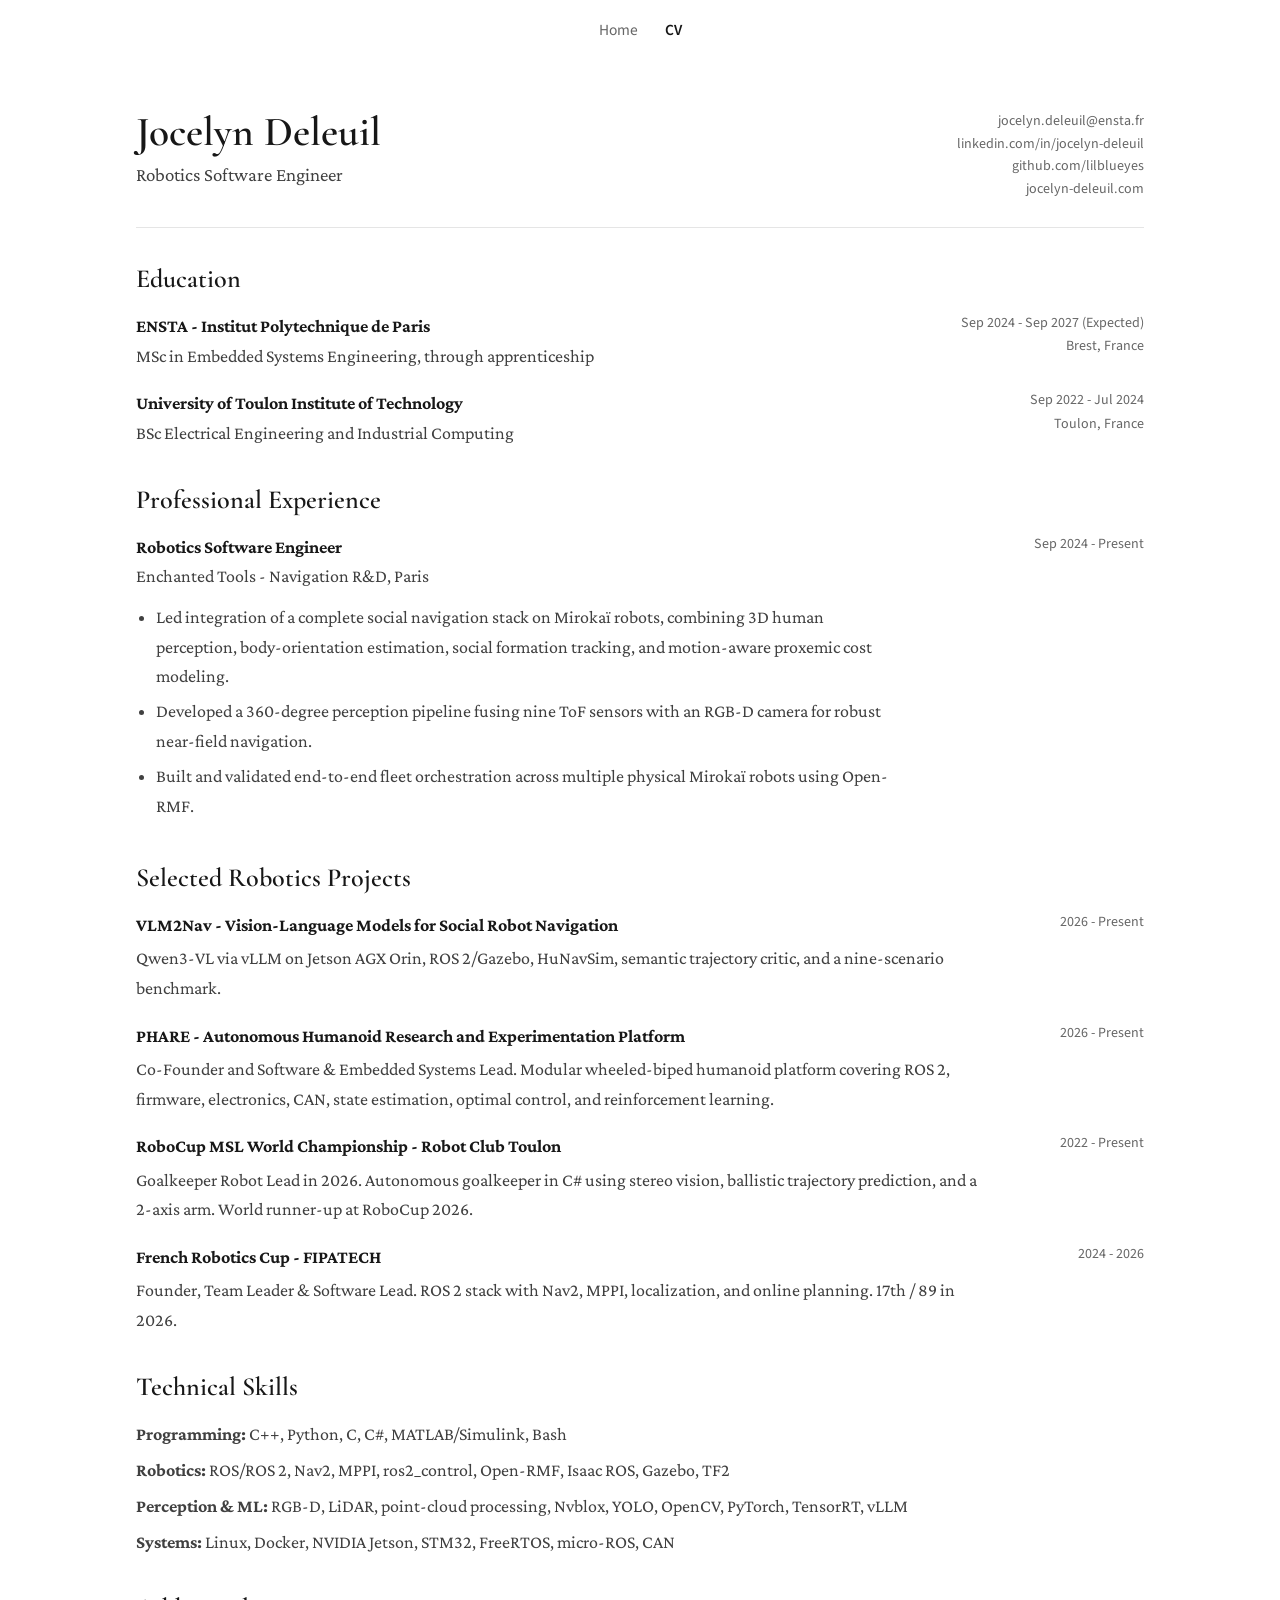
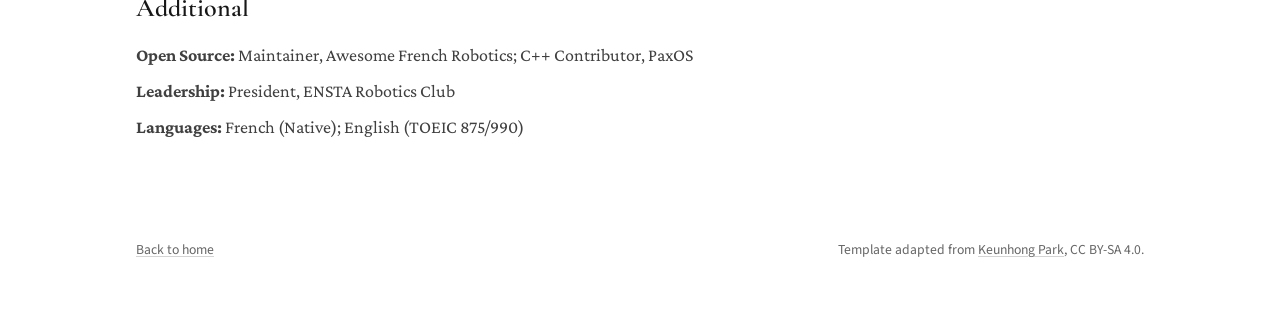
==== cv.html @ f34249b8 "Adapt Keunhong Park template for Jocelyn Deleuil" ====
<!DOCTYPE html>
<html lang="en">
<head>
  <meta charset="UTF-8">
  <meta name="viewport" content="width=device-width, initial-scale=1.0">
  <title>CV - Jocelyn Deleuil</title>
  <meta name="description" content="CV of Jocelyn Deleuil, Robotics Software Engineer.">
  <link rel="preconnect" href="https://fonts.googleapis.com">
  <link rel="preconnect" href="https://fonts.gstatic.com" crossorigin>
  <link href="https://fonts.googleapis.com/css2?family=Cormorant+Garamond:wght@400;500;600;700&family=Crimson+Pro:ital,wght@0,400;0,500;0,600;0,700;1,400&family=Source+Sans+3:wght@400;500;600&display=swap" rel="stylesheet">
  <link rel="stylesheet" href="/assets/css/styles.css">
</head>
<body>
  <header class="site-header no-print">
    <nav class="nav wrap" aria-label="Main navigation">
      <a href="/">Home</a>
      <a class="active" href="/cv.html">CV</a>
    </nav>
  </header>

  <main class="cv wrap">
    <header class="cv-header">
      <div>
        <h1>Jocelyn Deleuil</h1>
        <p class="cv-role">Robotics Software Engineer</p>
      </div>
      <div class="cv-contact">
        <a href="mailto:jocelyn.deleuil@ensta.fr">jocelyn.deleuil@ensta.fr</a>
        <a href="https://www.linkedin.com/in/jocelyn-deleuil/">linkedin.com/in/jocelyn-deleuil</a>
        <a href="https://github.com/lilblueyes">github.com/lilblueyes</a>
        <a href="https://www.jocelyn-deleuil.com/">jocelyn-deleuil.com</a>
      </div>
    </header>

    <section class="cv-section">
      <h2>Education</h2>
      <div class="cv-row">
        <div><strong>ENSTA - Institut Polytechnique de Paris</strong><br><span>MSc in Embedded Systems Engineering, through apprenticeship</span></div>
        <div>Sep 2024 - Sep 2027 (Expected)<br>Brest, France</div>
      </div>
      <div class="cv-row">
        <div><strong>University of Toulon Institute of Technology</strong><br><span>BSc Electrical Engineering and Industrial Computing</span></div>
        <div>Sep 2022 - Jul 2024<br>Toulon, France</div>
      </div>
    </section>

    <section class="cv-section">
      <h2>Professional Experience</h2>
      <div class="cv-row cv-row-block">
        <div>
          <strong>Robotics Software Engineer</strong><br>
          <span>Enchanted Tools - Navigation R&amp;D, Paris</span>
          <ul>
            <li>Led integration of a complete social navigation stack on Mirokaï robots, combining 3D human perception, body-orientation estimation, social formation tracking, and motion-aware proxemic cost modeling.</li>
            <li>Developed a 360-degree perception pipeline fusing nine ToF sensors with an RGB-D camera for robust near-field navigation.</li>
            <li>Built and validated end-to-end fleet orchestration across multiple physical Mirokaï robots using Open-RMF.</li>
          </ul>
        </div>
        <div>Sep 2024 - Present</div>
      </div>
    </section>

    <section class="cv-section">
      <h2>Selected Robotics Projects</h2>
      <div class="cv-project">
        <strong>VLM2Nav - Vision-Language Models for Social Robot Navigation</strong>
        <span>2026 - Present</span>
        <p>Qwen3-VL via vLLM on Jetson AGX Orin, ROS 2/Gazebo, HuNavSim, semantic trajectory critic, and a nine-scenario benchmark.</p>
      </div>
      <div class="cv-project">
        <strong>PHARE - Autonomous Humanoid Research and Experimentation Platform</strong>
        <span>2026 - Present</span>
        <p>Co-Founder and Software &amp; Embedded Systems Lead. Modular wheeled-biped humanoid platform covering ROS 2, firmware, electronics, CAN, state estimation, optimal control, and reinforcement learning.</p>
      </div>
      <div class="cv-project">
        <strong>RoboCup MSL World Championship - Robot Club Toulon</strong>
        <span>2022 - Present</span>
        <p>Goalkeeper Robot Lead in 2026. Autonomous goalkeeper in C# using stereo vision, ballistic trajectory prediction, and a 2-axis arm. World runner-up at RoboCup 2026.</p>
      </div>
      <div class="cv-project">
        <strong>French Robotics Cup - FIPATECH</strong>
        <span>2024 - 2026</span>
        <p>Founder, Team Leader &amp; Software Lead. ROS 2 stack with Nav2, MPPI, localization, and online planning. 17th / 89 in 2026.</p>
      </div>
    </section>

    <section class="cv-section">
      <h2>Technical Skills</h2>
      <p><strong>Programming:</strong> C++, Python, C, C#, MATLAB/Simulink, Bash</p>
      <p><strong>Robotics:</strong> ROS/ROS 2, Nav2, MPPI, ros2_control, Open-RMF, Isaac ROS, Gazebo, TF2</p>
      <p><strong>Perception &amp; ML:</strong> RGB-D, LiDAR, point-cloud processing, Nvblox, YOLO, OpenCV, PyTorch, TensorRT, vLLM</p>
      <p><strong>Systems:</strong> Linux, Docker, NVIDIA Jetson, STM32, FreeRTOS, micro-ROS, CAN</p>
    </section>

    <section class="cv-section">
      <h2>Additional</h2>
      <p><strong>Open Source:</strong> Maintainer, Awesome French Robotics; C++ Contributor, PaxOS</p>
      <p><strong>Leadership:</strong> President, ENSTA Robotics Club</p>
      <p><strong>Languages:</strong> French (Native); English (TOEIC 875/990)</p>
    </section>
  </main>

  <footer class="footer wrap no-print">
    <p><a href="/">Back to home</a></p>
    <p class="credit">Template adapted from <a href="https://github.com/keunhong/keunhong.github.io">Keunhong Park</a>, CC BY-SA 4.0.</p>
  </footer>
</body>
</html>
---- assets/css/styles.css ----
:root {
  --surface: #ffffff;
  --surface-muted: #faf9f5;
  --text: #171717;
  --text-body: #404040;
  --text-muted: #666666;
  --border: #e5e5e5;
  --border-subtle: #f0f0f0;
  --link: #666666;
  --link-hover: #171717;
  --link-underline: #d4d4d4;
  --serif: 'Crimson Pro', Georgia, Cambria, serif;
  --display: 'Cormorant Garamond', Georgia, serif;
  --sans: 'Source Sans 3', system-ui, sans-serif;
}

* { box-sizing: border-box; }
html { font-family: var(--serif); font-size: 18px; line-height: 1.65; }
body { margin: 0; background: var(--surface); color: var(--text); }
img { display: block; max-width: 100%; }

.wrap { width: min(100% - 2rem, 56rem); margin: 0 auto; }

a {
  color: var(--link);
  text-decoration: underline;
  text-decoration-color: var(--link-underline);
  text-decoration-thickness: 1px;
  text-underline-offset: 2px;
}
a:hover { color: var(--link-hover); }

.site-header { padding: 1rem 0; background: var(--surface); }
.nav { display: flex; justify-content: center; gap: 1.5rem; font-family: var(--sans); font-size: .86rem; }
.nav a { text-decoration: none; color: var(--text-muted); }
.nav a:hover, .nav a.active { color: var(--text); }
.nav a.active { font-weight: 600; }

.hero { display: flex; align-items: flex-start; gap: 2.4rem; padding: 3.25rem 0 3.75rem; }
.portrait { width: 13rem; height: 13rem; object-fit: cover; flex: 0 0 auto; }
.bio { flex: 1; min-width: 0; }
h1, h2, h3 { font-family: var(--display); color: var(--text); }
h1 { margin: 0 0 1rem; font-size: 2.3rem; line-height: 1.1; font-weight: 600; }
h2 { margin: 0 0 1.8rem; font-size: 1.65rem; line-height: 1.15; font-weight: 600; }
h3 { margin: 0; font-size: 1.12rem; line-height: 1.2; font-weight: 600; }
p { margin: 0 0 1rem; color: var(--text-body); }
.links { display: flex; flex-wrap: wrap; gap: 1.1rem; margin-top: 1.35rem; font-family: var(--sans); font-size: .86rem; }
.links a { text-decoration: none; }

.band { background: var(--surface-muted); }
.section-inner { padding: 3rem 0; }
.plain-section { border-bottom: 1px solid var(--border-subtle); }

.work-item { display: grid; grid-template-columns: 10rem minmax(0, 1fr); gap: 2rem; padding: 1.35rem 0; border-top: 1px solid rgba(0,0,0,.06); }
.work-item:first-of-type { border-top: 0; padding-top: 0; }
.work-title span, .meta, .simple-row > span { font-family: var(--sans); font-size: .78rem; color: var(--text-muted); }
.work-item p:last-child { margin-bottom: 0; }
.meta { margin-top: -.25rem; }

.simple-row { display: flex; justify-content: space-between; gap: 2rem; padding: .9rem 0; }
.simple-row + .simple-row { border-top: 1px solid var(--border-subtle); }
.simple-row p { margin: .15rem 0 0; }
.simple-row > span { flex: 0 0 auto; text-align: right; line-height: 1.5; }

.footer { display: flex; justify-content: space-between; gap: 2rem; padding: 2rem 0 3rem; font-family: var(--sans); font-size: .76rem; color: var(--text-muted); }
.footer p { margin: 0; color: inherit; }
.credit { text-align: right; }

.cv { padding: 2.7rem 0 3rem; }
.cv-header { display: flex; justify-content: space-between; gap: 2rem; align-items: flex-start; padding-bottom: 1.5rem; border-bottom: 1px solid var(--border); }
.cv-header h1 { margin-bottom: .2rem; }
.cv-role { font-size: 1.05rem; margin: 0; }
.cv-contact { display: flex; flex-direction: column; align-items: flex-end; font-family: var(--sans); font-size: .78rem; line-height: 1.6; }
.cv-contact a { text-decoration: none; }
.cv-section { margin-top: 2rem; }
.cv-section h2 { font-size: 1.45rem; margin-bottom: 1rem; }
.cv-section p { margin-bottom: .35rem; }
.cv-row { display: grid; grid-template-columns: minmax(0, 1fr) 12rem; gap: 1.5rem; margin-bottom: 1rem; }
.cv-row > div:last-child { text-align: right; font-family: var(--sans); font-size: .78rem; color: var(--text-muted); }
.cv-row span { color: var(--text-body); }
.cv-row-block ul { margin: .6rem 0 0; padding-left: 1.1rem; color: var(--text-body); }
.cv-row-block li { margin-bottom: .3rem; }
.cv-project { position: relative; padding-right: 9rem; margin-bottom: 1rem; }
.cv-project > span { position: absolute; top: 0; right: 0; font-family: var(--sans); font-size: .78rem; color: var(--text-muted); }
.cv-project p { margin-top: .2rem; }

@media (max-width: 720px) {
  html { font-size: 17px; }
  .hero { flex-direction: column; gap: 1.6rem; padding-top: 2.2rem; }
  .portrait { width: 10rem; height: 10rem; }
  .work-item { grid-template-columns: 1fr; gap: .5rem; }
  .simple-row, .cv-header { flex-direction: column; }
  .simple-row > span { text-align: left; }
  .footer { flex-direction: column; gap: .6rem; }
  .credit { text-align: left; }
  .cv-contact { align-items: flex-start; }
  .cv-row { grid-template-columns: 1fr; gap: .2rem; }
  .cv-row > div:last-child { text-align: left; }
  .cv-project { padding-right: 0; }
  .cv-project > span { position: static; display: block; margin-top: .15rem; }
}

@media print {
  html, body { font-size: 10pt; background: white !important; }
  .no-print { display: none !important; }
  a { color: inherit !important; text-decoration: none !important; }
  .cv { width: 100%; padding: 0; }
  .cv-section { break-inside: avoid; }
  .cv-header { margin-top: 0; }
}
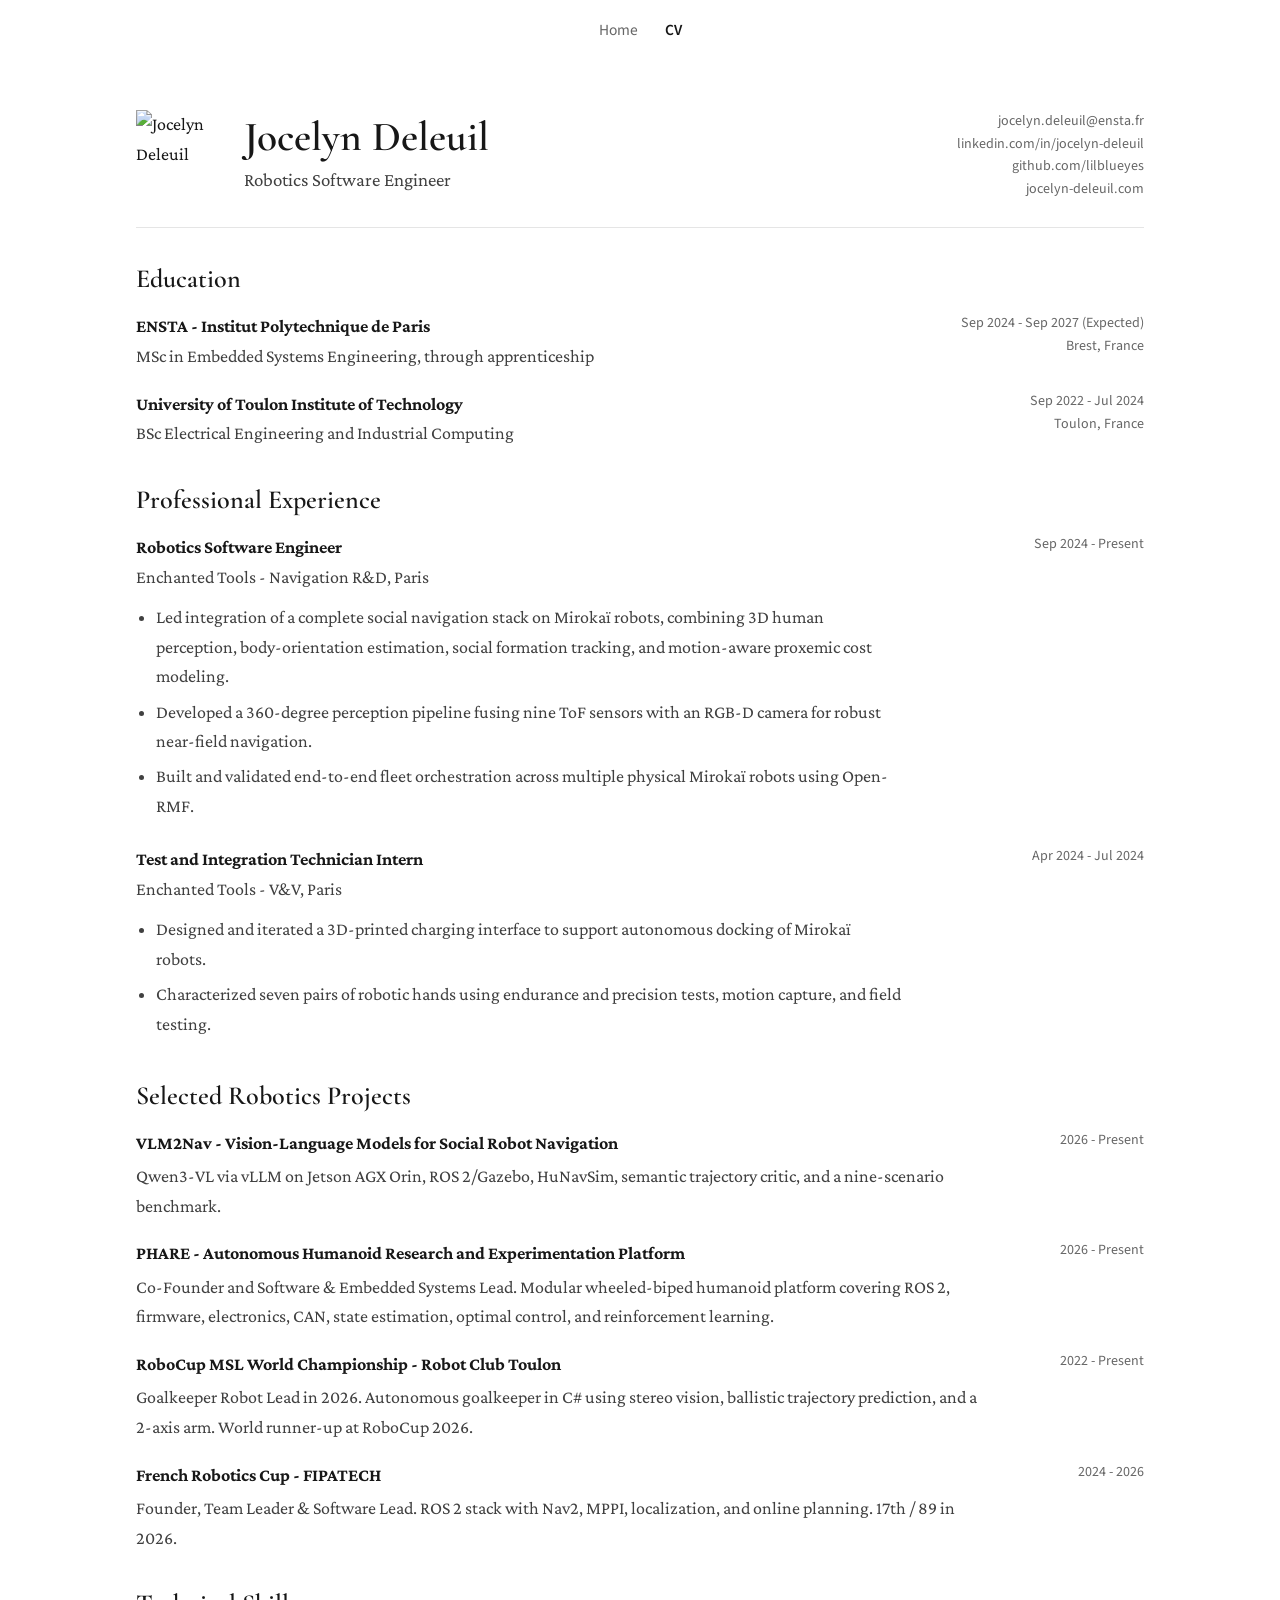
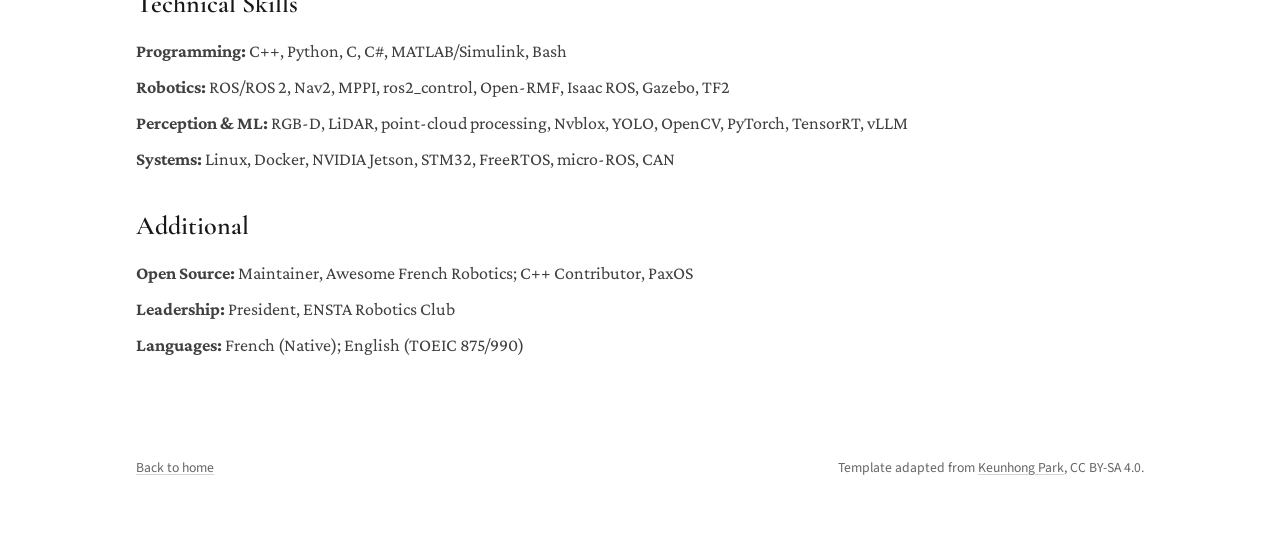
==== commit 8ecac239: "Add profile photo and internship experience" ====
--- a/cv.html
+++ b/cv.html
@@ -20,9 +20,12 @@
 
   <main class="cv wrap">
     <header class="cv-header">
-      <div>
-        <h1>Jocelyn Deleuil</h1>
-        <p class="cv-role">Robotics Software Engineer</p>
+      <div class="cv-identity">
+        <img class="cv-photo" src="/assets/img/jocelyn-profile.jpg" alt="Jocelyn Deleuil">
+        <div>
+          <h1>Jocelyn Deleuil</h1>
+          <p class="cv-role">Robotics Software Engineer</p>
+        </div>
       </div>
       <div class="cv-contact">
         <a href="mailto:jocelyn.deleuil@ensta.fr">jocelyn.deleuil@ensta.fr</a>
@@ -57,6 +60,17 @@
           </ul>
         </div>
         <div>Sep 2024 - Present</div>
+      </div>
+      <div class="cv-row cv-row-block">
+        <div>
+          <strong>Test and Integration Technician Intern</strong><br>
+          <span>Enchanted Tools - V&amp;V, Paris</span>
+          <ul>
+            <li>Designed and iterated a 3D-printed charging interface to support autonomous docking of Mirokaï robots.</li>
+            <li>Characterized seven pairs of robotic hands using endurance and precision tests, motion capture, and field testing.</li>
+          </ul>
+        </div>
+        <div>Apr 2024 - Jul 2024</div>
       </div>
     </section>
 
--- a/assets/css/styles.css
+++ b/assets/css/styles.css
@@ -68,6 +68,8 @@
 
 .cv { padding: 2.7rem 0 3rem; }
 .cv-header { display: flex; justify-content: space-between; gap: 2rem; align-items: flex-start; padding-bottom: 1.5rem; border-bottom: 1px solid var(--border); }
+.cv-identity { display: flex; align-items: center; gap: 1rem; }
+.cv-photo { width: 5rem; height: 5rem; object-fit: cover; flex: 0 0 auto; }
 .cv-header h1 { margin-bottom: .2rem; }
 .cv-role { font-size: 1.05rem; margin: 0; }
 .cv-contact { display: flex; flex-direction: column; align-items: flex-end; font-family: var(--sans); font-size: .78rem; line-height: 1.6; }
@@ -89,7 +91,7 @@
   .hero { flex-direction: column; gap: 1.6rem; padding-top: 2.2rem; }
   .portrait { width: 10rem; height: 10rem; }
   .work-item { grid-template-columns: 1fr; gap: .5rem; }
-  .simple-row, .cv-header { flex-direction: column; }
+  .simple-row, .cv-header, .cv-identity { flex-direction: column; }
   .simple-row > span { text-align: left; }
   .footer { flex-direction: column; gap: .6rem; }
   .credit { text-align: left; }
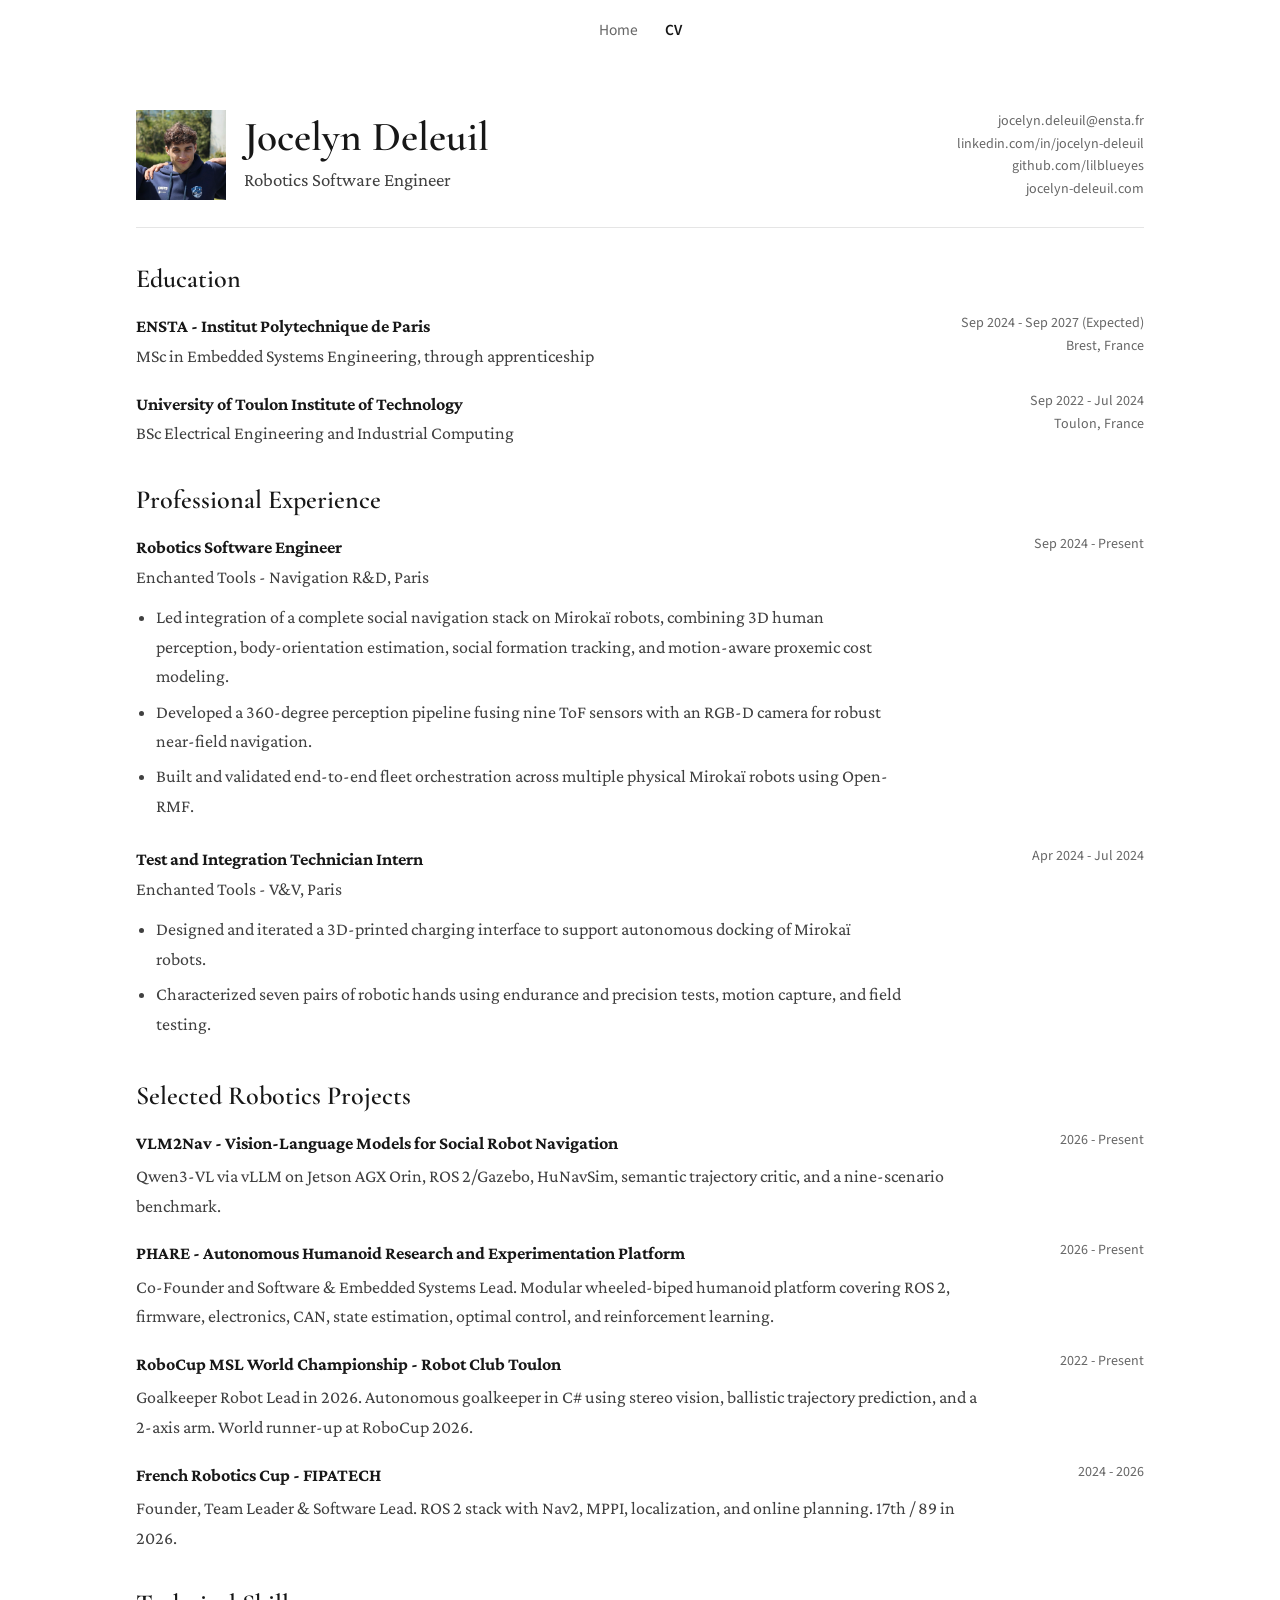
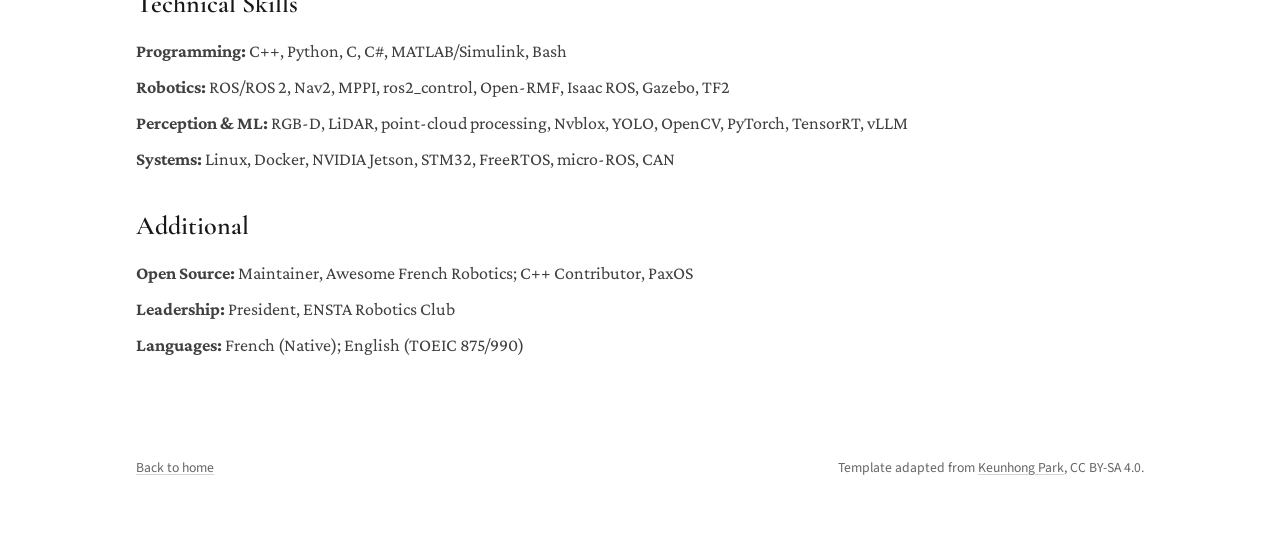
==== commit dd234fc9: "Use portfolio favicon on CV" ====
--- a/cv.html
+++ b/cv.html
@@ -5,10 +5,11 @@
   <meta name="viewport" content="width=device-width, initial-scale=1.0">
   <title>CV - Jocelyn Deleuil</title>
   <meta name="description" content="CV of Jocelyn Deleuil, Robotics Software Engineer.">
+  <link rel="icon" type="image/png" href="/favicon.png">
   <link rel="preconnect" href="https://fonts.googleapis.com">
   <link rel="preconnect" href="https://fonts.gstatic.com" crossorigin>
   <link href="https://fonts.googleapis.com/css2?family=Cormorant+Garamond:wght@400;500;600;700&family=Crimson+Pro:ital,wght@0,400;0,500;0,600;0,700;1,400&family=Source+Sans+3:wght@400;500;600&display=swap" rel="stylesheet">
-  <link rel="stylesheet" href="/assets/css/styles.css">
+  <link rel="stylesheet" href="assets/css/styles.css">
 </head>
 <body>
   <header class="site-header no-print">
@@ -21,7 +22,7 @@
   <main class="cv wrap">
     <header class="cv-header">
       <div class="cv-identity">
-        <img class="cv-photo" src="/assets/img/jocelyn-profile.jpg" alt="Jocelyn Deleuil">
+        <img class="cv-photo" src="assets/img/jocelyn-profile.jpg" alt="Jocelyn Deleuil">
         <div>
           <h1>Jocelyn Deleuil</h1>
           <p class="cv-role">Robotics Software Engineer</p>
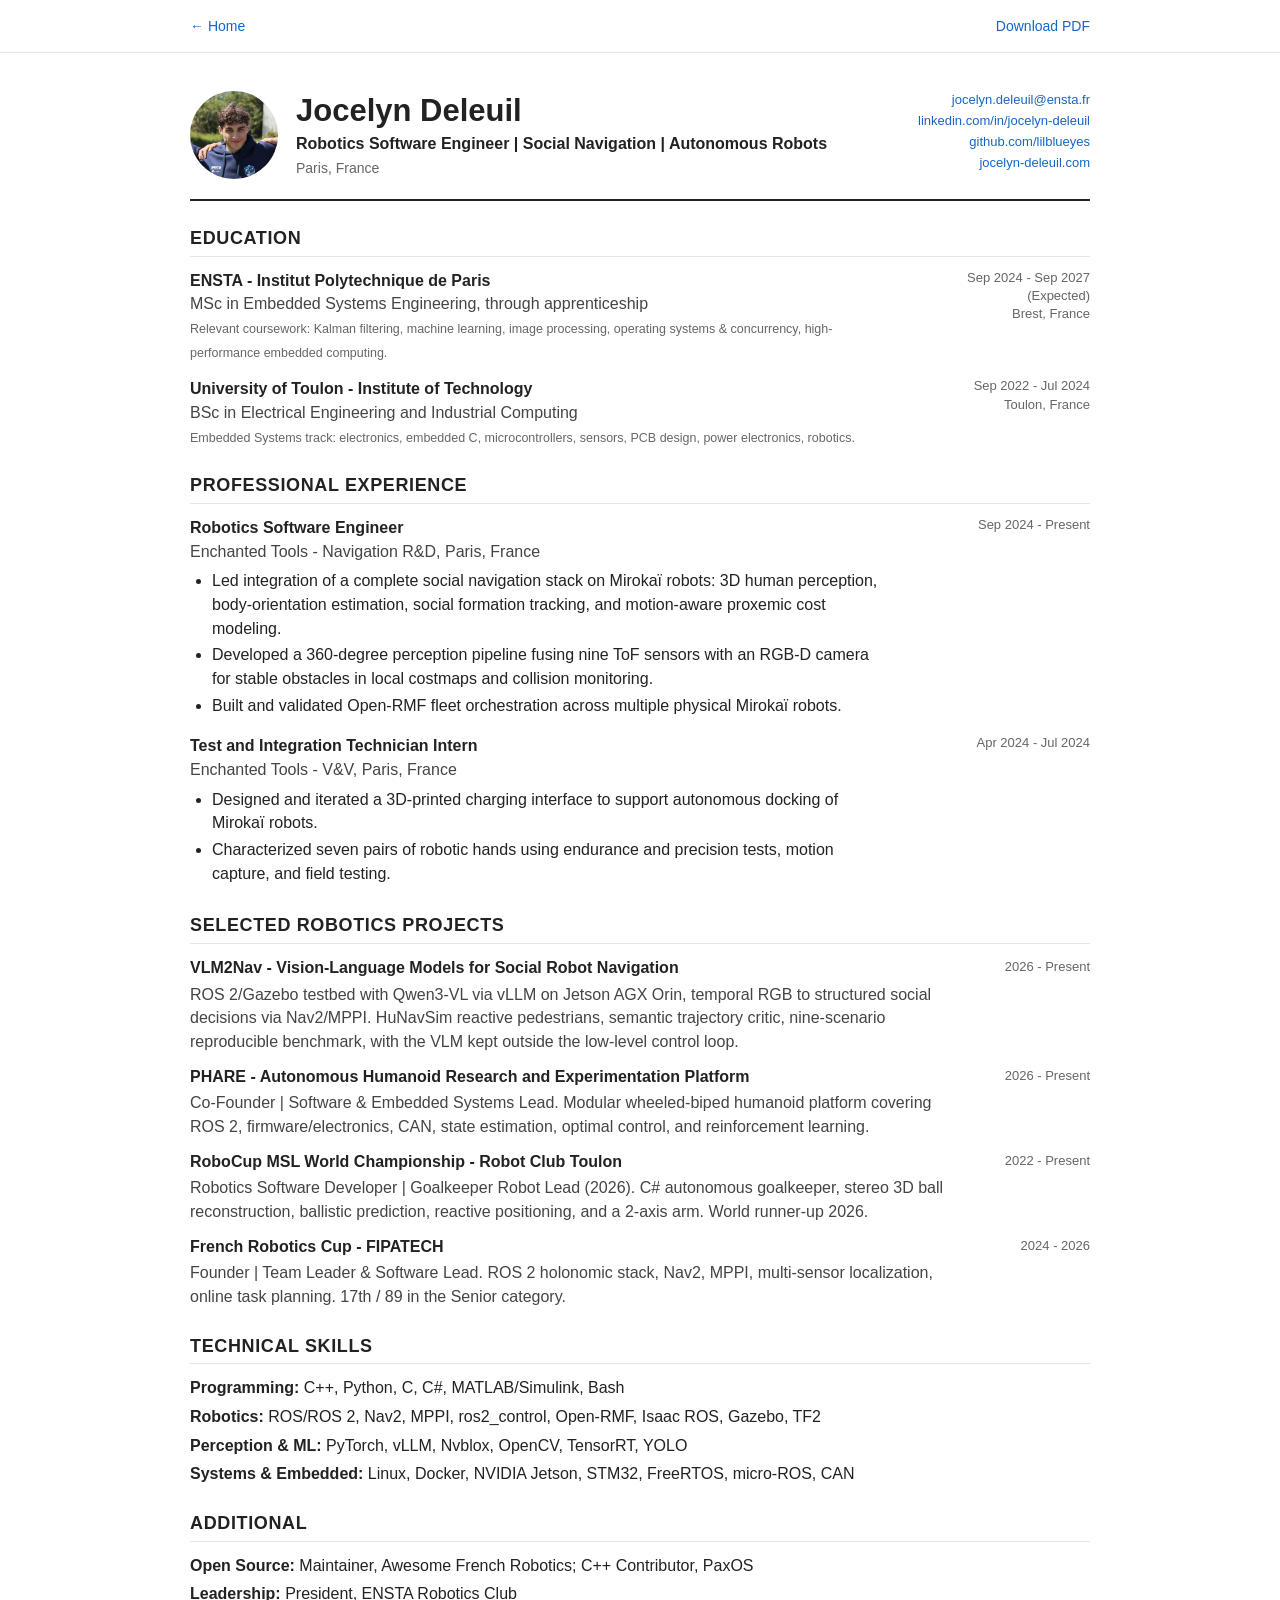
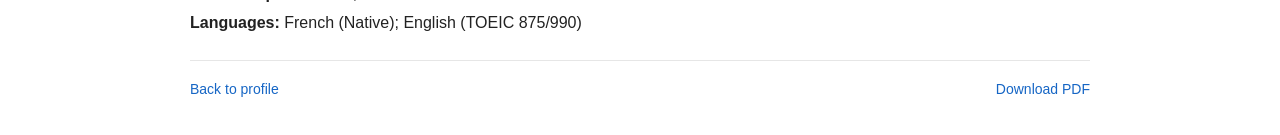
==== commit 62c5fcfe: "Separate profile homepage from CV and clean site" ====
--- a/cv.html
+++ b/cv.html
@@ -1,22 +1,24 @@
-<!DOCTYPE html>
+<!doctype html>
 <html lang="en">
 <head>
-  <meta charset="UTF-8">
-  <meta name="viewport" content="width=device-width, initial-scale=1.0">
-  <title>CV - Jocelyn Deleuil</title>
-  <meta name="description" content="CV of Jocelyn Deleuil, Robotics Software Engineer.">
+  <meta charset="utf-8">
+  <meta name="viewport" content="width=device-width, initial-scale=1">
+  <title>CV | Jocelyn Deleuil</title>
+  <meta name="description" content="Curriculum vitae of Jocelyn Deleuil, Robotics Software Engineer.">
+  <link rel="canonical" href="https://www.jocelyn-deleuil.com/cv.html">
   <link rel="icon" type="image/png" href="/favicon.png">
-  <link rel="preconnect" href="https://fonts.googleapis.com">
-  <link rel="preconnect" href="https://fonts.gstatic.com" crossorigin>
-  <link href="https://fonts.googleapis.com/css2?family=Cormorant+Garamond:wght@400;500;600;700&family=Crimson+Pro:ital,wght@0,400;0,500;0,600;0,700;1,400&family=Source+Sans+3:wght@400;500;600&display=swap" rel="stylesheet">
-  <link rel="stylesheet" href="assets/css/styles.css">
+  <meta property="og:title" content="CV | Jocelyn Deleuil">
+  <meta property="og:description" content="Curriculum vitae of Jocelyn Deleuil, Robotics Software Engineer.">
+  <meta property="og:url" content="https://www.jocelyn-deleuil.com/cv.html">
+  <meta property="og:image" content="https://www.jocelyn-deleuil.com/assets/img/jocelyn-profile.jpg">
+  <link rel="stylesheet" href="styles.css">
 </head>
-<body>
-  <header class="site-header no-print">
-    <nav class="nav wrap" aria-label="Main navigation">
-      <a href="/">Home</a>
-      <a class="active" href="/cv.html">CV</a>
-    </nav>
+<body class="cv-page">
+  <header class="cv-topbar no-print">
+    <div class="wrap cv-nav">
+      <a href="/">← Home</a>
+      <a href="/cv.pdf" download>Download PDF</a>
+    </div>
   </header>
 
   <main class="cv wrap">
@@ -25,7 +27,8 @@
         <img class="cv-photo" src="assets/img/jocelyn-profile.jpg" alt="Jocelyn Deleuil">
         <div>
           <h1>Jocelyn Deleuil</h1>
-          <p class="cv-role">Robotics Software Engineer</p>
+          <p class="cv-role">Robotics Software Engineer | Social Navigation | Autonomous Robots</p>
+          <p class="cv-location">Paris, France</p>
         </div>
       </div>
       <div class="cv-contact">
@@ -39,11 +42,19 @@
     <section class="cv-section">
       <h2>Education</h2>
       <div class="cv-row">
-        <div><strong>ENSTA - Institut Polytechnique de Paris</strong><br><span>MSc in Embedded Systems Engineering, through apprenticeship</span></div>
+        <div>
+          <strong>ENSTA - Institut Polytechnique de Paris</strong><br>
+          <span>MSc in Embedded Systems Engineering, through apprenticeship</span><br>
+          <small>Relevant coursework: Kalman filtering, machine learning, image processing, operating systems &amp; concurrency, high-performance embedded computing.</small>
+        </div>
         <div>Sep 2024 - Sep 2027 (Expected)<br>Brest, France</div>
       </div>
       <div class="cv-row">
-        <div><strong>University of Toulon Institute of Technology</strong><br><span>BSc Electrical Engineering and Industrial Computing</span></div>
+        <div>
+          <strong>University of Toulon - Institute of Technology</strong><br>
+          <span>BSc in Electrical Engineering and Industrial Computing</span><br>
+          <small>Embedded Systems track: electronics, embedded C, microcontrollers, sensors, PCB design, power electronics, robotics.</small>
+        </div>
         <div>Sep 2022 - Jul 2024<br>Toulon, France</div>
       </div>
     </section>
@@ -53,11 +64,11 @@
       <div class="cv-row cv-row-block">
         <div>
           <strong>Robotics Software Engineer</strong><br>
-          <span>Enchanted Tools - Navigation R&amp;D, Paris</span>
+          <span>Enchanted Tools - Navigation R&amp;D, Paris, France</span>
           <ul>
-            <li>Led integration of a complete social navigation stack on Mirokaï robots, combining 3D human perception, body-orientation estimation, social formation tracking, and motion-aware proxemic cost modeling.</li>
-            <li>Developed a 360-degree perception pipeline fusing nine ToF sensors with an RGB-D camera for robust near-field navigation.</li>
-            <li>Built and validated end-to-end fleet orchestration across multiple physical Mirokaï robots using Open-RMF.</li>
+            <li>Led integration of a complete social navigation stack on Mirokaï robots: 3D human perception, body-orientation estimation, social formation tracking, and motion-aware proxemic cost modeling.</li>
+            <li>Developed a 360-degree perception pipeline fusing nine ToF sensors with an RGB-D camera for stable obstacles in local costmaps and collision monitoring.</li>
+            <li>Built and validated Open-RMF fleet orchestration across multiple physical Mirokaï robots.</li>
           </ul>
         </div>
         <div>Sep 2024 - Present</div>
@@ -65,7 +76,7 @@
       <div class="cv-row cv-row-block">
         <div>
           <strong>Test and Integration Technician Intern</strong><br>
-          <span>Enchanted Tools - V&amp;V, Paris</span>
+          <span>Enchanted Tools - V&amp;V, Paris, France</span>
           <ul>
             <li>Designed and iterated a 3D-printed charging interface to support autonomous docking of Mirokaï robots.</li>
             <li>Characterized seven pairs of robotic hands using endurance and precision tests, motion capture, and field testing.</li>
@@ -80,34 +91,36 @@
       <div class="cv-project">
         <strong>VLM2Nav - Vision-Language Models for Social Robot Navigation</strong>
         <span>2026 - Present</span>
-        <p>Qwen3-VL via vLLM on Jetson AGX Orin, ROS 2/Gazebo, HuNavSim, semantic trajectory critic, and a nine-scenario benchmark.</p>
+        <p>ROS 2/Gazebo testbed with Qwen3-VL via vLLM on Jetson AGX Orin, temporal RGB to structured social decisions via Nav2/MPPI. HuNavSim reactive pedestrians, semantic trajectory critic, nine-scenario reproducible benchmark, with the VLM kept outside the low-level control loop.</p>
       </div>
       <div class="cv-project">
         <strong>PHARE - Autonomous Humanoid Research and Experimentation Platform</strong>
         <span>2026 - Present</span>
-        <p>Co-Founder and Software &amp; Embedded Systems Lead. Modular wheeled-biped humanoid platform covering ROS 2, firmware, electronics, CAN, state estimation, optimal control, and reinforcement learning.</p>
+        <p>Co-Founder | Software &amp; Embedded Systems Lead. Modular wheeled-biped humanoid platform covering ROS 2, firmware/electronics, CAN, state estimation, optimal control, and reinforcement learning.</p>
       </div>
       <div class="cv-project">
         <strong>RoboCup MSL World Championship - Robot Club Toulon</strong>
         <span>2022 - Present</span>
-        <p>Goalkeeper Robot Lead in 2026. Autonomous goalkeeper in C# using stereo vision, ballistic trajectory prediction, and a 2-axis arm. World runner-up at RoboCup 2026.</p>
+        <p>Robotics Software Developer | Goalkeeper Robot Lead (2026). C# autonomous goalkeeper, stereo 3D ball reconstruction, ballistic prediction, reactive positioning, and a 2-axis arm. World runner-up 2026.</p>
       </div>
       <div class="cv-project">
         <strong>French Robotics Cup - FIPATECH</strong>
         <span>2024 - 2026</span>
-        <p>Founder, Team Leader &amp; Software Lead. ROS 2 stack with Nav2, MPPI, localization, and online planning. 17th / 89 in 2026.</p>
+        <p>Founder | Team Leader &amp; Software Lead. ROS 2 holonomic stack, Nav2, MPPI, multi-sensor localization, online task planning. 17th / 89 in the Senior category.</p>
       </div>
     </section>
 
     <section class="cv-section">
       <h2>Technical Skills</h2>
-      <p><strong>Programming:</strong> C++, Python, C, C#, MATLAB/Simulink, Bash</p>
-      <p><strong>Robotics:</strong> ROS/ROS 2, Nav2, MPPI, ros2_control, Open-RMF, Isaac ROS, Gazebo, TF2</p>
-      <p><strong>Perception &amp; ML:</strong> RGB-D, LiDAR, point-cloud processing, Nvblox, YOLO, OpenCV, PyTorch, TensorRT, vLLM</p>
-      <p><strong>Systems:</strong> Linux, Docker, NVIDIA Jetson, STM32, FreeRTOS, micro-ROS, CAN</p>
+      <div class="cv-skills">
+        <p><strong>Programming:</strong> C++, Python, C, C#, MATLAB/Simulink, Bash</p>
+        <p><strong>Robotics:</strong> ROS/ROS 2, Nav2, MPPI, ros2_control, Open-RMF, Isaac ROS, Gazebo, TF2</p>
+        <p><strong>Perception &amp; ML:</strong> PyTorch, vLLM, Nvblox, OpenCV, TensorRT, YOLO</p>
+        <p><strong>Systems &amp; Embedded:</strong> Linux, Docker, NVIDIA Jetson, STM32, FreeRTOS, micro-ROS, CAN</p>
+      </div>
     </section>
 
-    <section class="cv-section">
+    <section class="cv-section cv-additional">
       <h2>Additional</h2>
       <p><strong>Open Source:</strong> Maintainer, Awesome French Robotics; C++ Contributor, PaxOS</p>
       <p><strong>Leadership:</strong> President, ENSTA Robotics Club</p>
@@ -115,9 +128,9 @@
     </section>
   </main>
 
-  <footer class="footer wrap no-print">
-    <p><a href="/">Back to home</a></p>
-    <p class="credit">Template adapted from <a href="https://github.com/keunhong/keunhong.github.io">Keunhong Park</a>, CC BY-SA 4.0.</p>
+  <footer class="wrap cv-footer no-print">
+    <a href="/">Back to profile</a>
+    <a href="/cv.pdf" download>Download PDF</a>
   </footer>
 </body>
 </html>
--- a/styles.css
+++ b/styles.css
@@ -0,0 +1,345 @@
+:root {
+  --text: #222;
+  --muted: #666;
+  --border: #e6e6e6;
+  --link: #1666c5;
+  --max-width: 930px;
+}
+
+* { box-sizing: border-box; }
+html { scroll-behavior: smooth; }
+body {
+  margin: 0;
+  color: var(--text);
+  background: #fff;
+  font-family: -apple-system, BlinkMacSystemFont, "Segoe UI", Roboto, Helvetica, Arial, sans-serif;
+  font-size: 16px;
+  line-height: 1.65;
+}
+
+a { color: var(--link); text-decoration: none; }
+a:hover { text-decoration: underline; }
+
+.wrap {
+  width: min(calc(100% - 40px), var(--max-width));
+  margin: 0 auto;
+}
+
+.topbar {
+  border-bottom: 1px solid var(--border);
+  background: rgba(255, 255, 255, 0.96);
+  position: sticky;
+  top: 0;
+  z-index: 10;
+}
+
+.nav {
+  min-height: 58px;
+  display: flex;
+  align-items: center;
+  justify-content: space-between;
+  gap: 24px;
+}
+
+.name {
+  color: var(--text);
+  font-weight: 650;
+}
+
+nav {
+  display: flex;
+  gap: 18px;
+  flex-wrap: wrap;
+}
+nav a { color: #444; font-size: 14px; }
+
+main { padding: 58px 0 24px; }
+
+.profile {
+  display: grid;
+  grid-template-columns: 180px 1fr;
+  gap: 42px;
+  align-items: center;
+  margin-bottom: 56px;
+}
+
+.avatar {
+  width: 180px;
+  height: 180px;
+  object-fit: cover;
+  border-radius: 50%;
+}
+
+h1 {
+  font-size: 34px;
+  line-height: 1.2;
+  margin: 0 0 8px;
+  font-weight: 650;
+}
+
+.role {
+  margin: 0;
+  font-size: 19px;
+  color: #333;
+}
+
+.affiliation {
+  margin: 4px 0 0;
+  color: var(--muted);
+}
+
+.links {
+  margin-top: 14px;
+  display: flex;
+  gap: 16px;
+  flex-wrap: wrap;
+}
+
+section { margin: 0 0 52px; }
+
+h2 {
+  font-size: 24px;
+  margin: 0 0 18px;
+  font-weight: 650;
+  border-bottom: 1px solid var(--border);
+  padding-bottom: 7px;
+}
+
+h3 {
+  font-size: 18px;
+  margin: 0;
+  font-weight: 650;
+}
+
+p { margin: 0 0 12px; }
+
+.prose-item { margin: 0 0 30px; }
+.prose-item:last-child { margin-bottom: 0; }
+.prose-item h3 { margin-bottom: 7px; }
+
+.item {
+  padding: 0 0 24px;
+  margin: 0 0 24px;
+  border-bottom: 1px solid #f0f0f0;
+}
+.item:last-child { border-bottom: 0; margin-bottom: 0; }
+.item.compact { padding-bottom: 16px; margin-bottom: 16px; }
+
+.item-head {
+  display: flex;
+  justify-content: space-between;
+  align-items: flex-start;
+  gap: 24px;
+  margin-bottom: 8px;
+}
+
+.sub {
+  color: var(--muted);
+  margin: 2px 0 0;
+}
+
+.date {
+  color: var(--muted);
+  white-space: nowrap;
+  font-size: 14px;
+}
+
+ul {
+  margin: 10px 0 0;
+  padding-left: 22px;
+}
+li { margin-bottom: 5px; }
+
+.meta {
+  color: var(--muted);
+  font-size: 14px;
+  margin-top: 8px;
+}
+
+.footer {
+  display: flex;
+  justify-content: space-between;
+  gap: 16px;
+  color: var(--muted);
+  font-size: 14px;
+  padding: 24px 0 42px;
+  border-top: 1px solid var(--border);
+}
+
+/* CV page */
+.cv-page {
+  --max-width: 900px;
+  line-height: 1.48;
+}
+
+.cv-topbar {
+  border-bottom: 1px solid var(--border);
+}
+
+.cv-nav {
+  min-height: 52px;
+  display: flex;
+  justify-content: space-between;
+  align-items: center;
+  font-size: 14px;
+}
+
+.cv {
+  padding: 38px 0 20px;
+}
+
+.cv-header {
+  display: flex;
+  justify-content: space-between;
+  align-items: flex-start;
+  gap: 32px;
+  padding-bottom: 20px;
+  border-bottom: 2px solid #222;
+}
+
+.cv-identity {
+  display: flex;
+  align-items: center;
+  gap: 18px;
+}
+
+.cv-photo {
+  width: 88px;
+  height: 88px;
+  object-fit: cover;
+  border-radius: 50%;
+  flex: 0 0 auto;
+}
+
+.cv-header h1 {
+  font-size: 31px;
+  margin-bottom: 3px;
+}
+
+.cv-role {
+  margin: 0;
+  font-size: 16px;
+  font-weight: 600;
+}
+
+.cv-location {
+  margin: 2px 0 0;
+  color: var(--muted);
+  font-size: 14px;
+}
+
+.cv-contact {
+  display: flex;
+  flex-direction: column;
+  align-items: flex-end;
+  gap: 2px;
+  font-size: 13px;
+  line-height: 1.45;
+}
+
+.cv-section {
+  margin: 24px 0 0;
+}
+
+.cv-section h2 {
+  font-size: 18px;
+  text-transform: uppercase;
+  letter-spacing: .035em;
+  margin-bottom: 12px;
+  padding-bottom: 4px;
+}
+
+.cv-row {
+  display: grid;
+  grid-template-columns: minmax(0, 1fr) 185px;
+  gap: 24px;
+  margin-bottom: 14px;
+}
+
+.cv-row > div:last-child {
+  text-align: right;
+  color: var(--muted);
+  font-size: 13px;
+  line-height: 1.4;
+}
+
+.cv-row span { color: #444; }
+.cv-row small { color: var(--muted); font-size: 12.5px; line-height: 1.4; }
+.cv-row-block ul { margin-top: 6px; }
+.cv-row-block li { margin-bottom: 3px; }
+
+.cv-project {
+  position: relative;
+  padding-right: 130px;
+  margin-bottom: 11px;
+}
+
+.cv-project > span {
+  position: absolute;
+  right: 0;
+  top: 1px;
+  color: var(--muted);
+  font-size: 13px;
+}
+
+.cv-project p {
+  margin: 3px 0 0;
+  color: #444;
+}
+
+.cv-skills p,
+.cv-additional p { margin-bottom: 5px; }
+
+.cv-footer {
+  display: flex;
+  justify-content: space-between;
+  border-top: 1px solid var(--border);
+  padding: 18px 0 36px;
+  font-size: 14px;
+}
+
+@media (max-width: 720px) {
+  .nav { align-items: flex-start; flex-direction: column; padding: 14px 0; }
+  nav { gap: 12px; }
+  main { padding-top: 38px; }
+  .profile { grid-template-columns: 1fr; gap: 22px; }
+  .avatar { width: 145px; height: 145px; }
+  .item-head { flex-direction: column; gap: 4px; }
+  .date { white-space: normal; }
+  .footer { flex-direction: column; }
+
+  .cv-header,
+  .cv-identity { flex-direction: column; }
+  .cv-contact { align-items: flex-start; }
+  .cv-row { grid-template-columns: 1fr; gap: 3px; }
+  .cv-row > div:last-child { text-align: left; }
+  .cv-project { padding-right: 0; }
+  .cv-project > span { position: static; display: block; margin-top: 2px; }
+}
+
+@media print {
+  @page { size: A4; margin: 7mm 9mm; }
+  html, body { background: #fff; }
+  body { font-size: 9pt; line-height: 1.29; }
+  .no-print, .topbar, .footer, .cv-topbar, .cv-footer { display: none !important; }
+  .wrap { width: 100%; max-width: none; }
+  main, .cv { padding: 0; }
+
+  .cv-header { gap: 18px; padding-bottom: 8px; }
+  .cv-photo { width: 58px; height: 58px; }
+  .cv-header h1 { font-size: 21pt; }
+  .cv-role { font-size: 9.8pt; }
+  .cv-location, .cv-contact, .cv-row > div:last-child, .cv-project > span { font-size: 8.1pt; }
+  .cv-contact { gap: 0; }
+
+  .cv-section { margin-top: 8px; break-inside: auto; }
+  .cv-section h2 { font-size: 10.2pt; margin-bottom: 4px; padding-bottom: 1px; }
+  .cv-row { grid-template-columns: minmax(0, 1fr) 39mm; gap: 12px; margin-bottom: 4px; break-inside: avoid; }
+  .cv-row small { font-size: 7.8pt; }
+  .cv-row-block ul { margin: 3px 0 0; padding-left: 14px; }
+  .cv-row-block li { margin-bottom: 1px; }
+  .cv-project { padding-right: 30mm; margin-bottom: 3px; break-inside: avoid; }
+  .cv-project p { margin-top: 1px; }
+  .cv-skills p, .cv-additional p { margin-bottom: 2px; }
+  a { color: inherit; text-decoration: none; }
+}
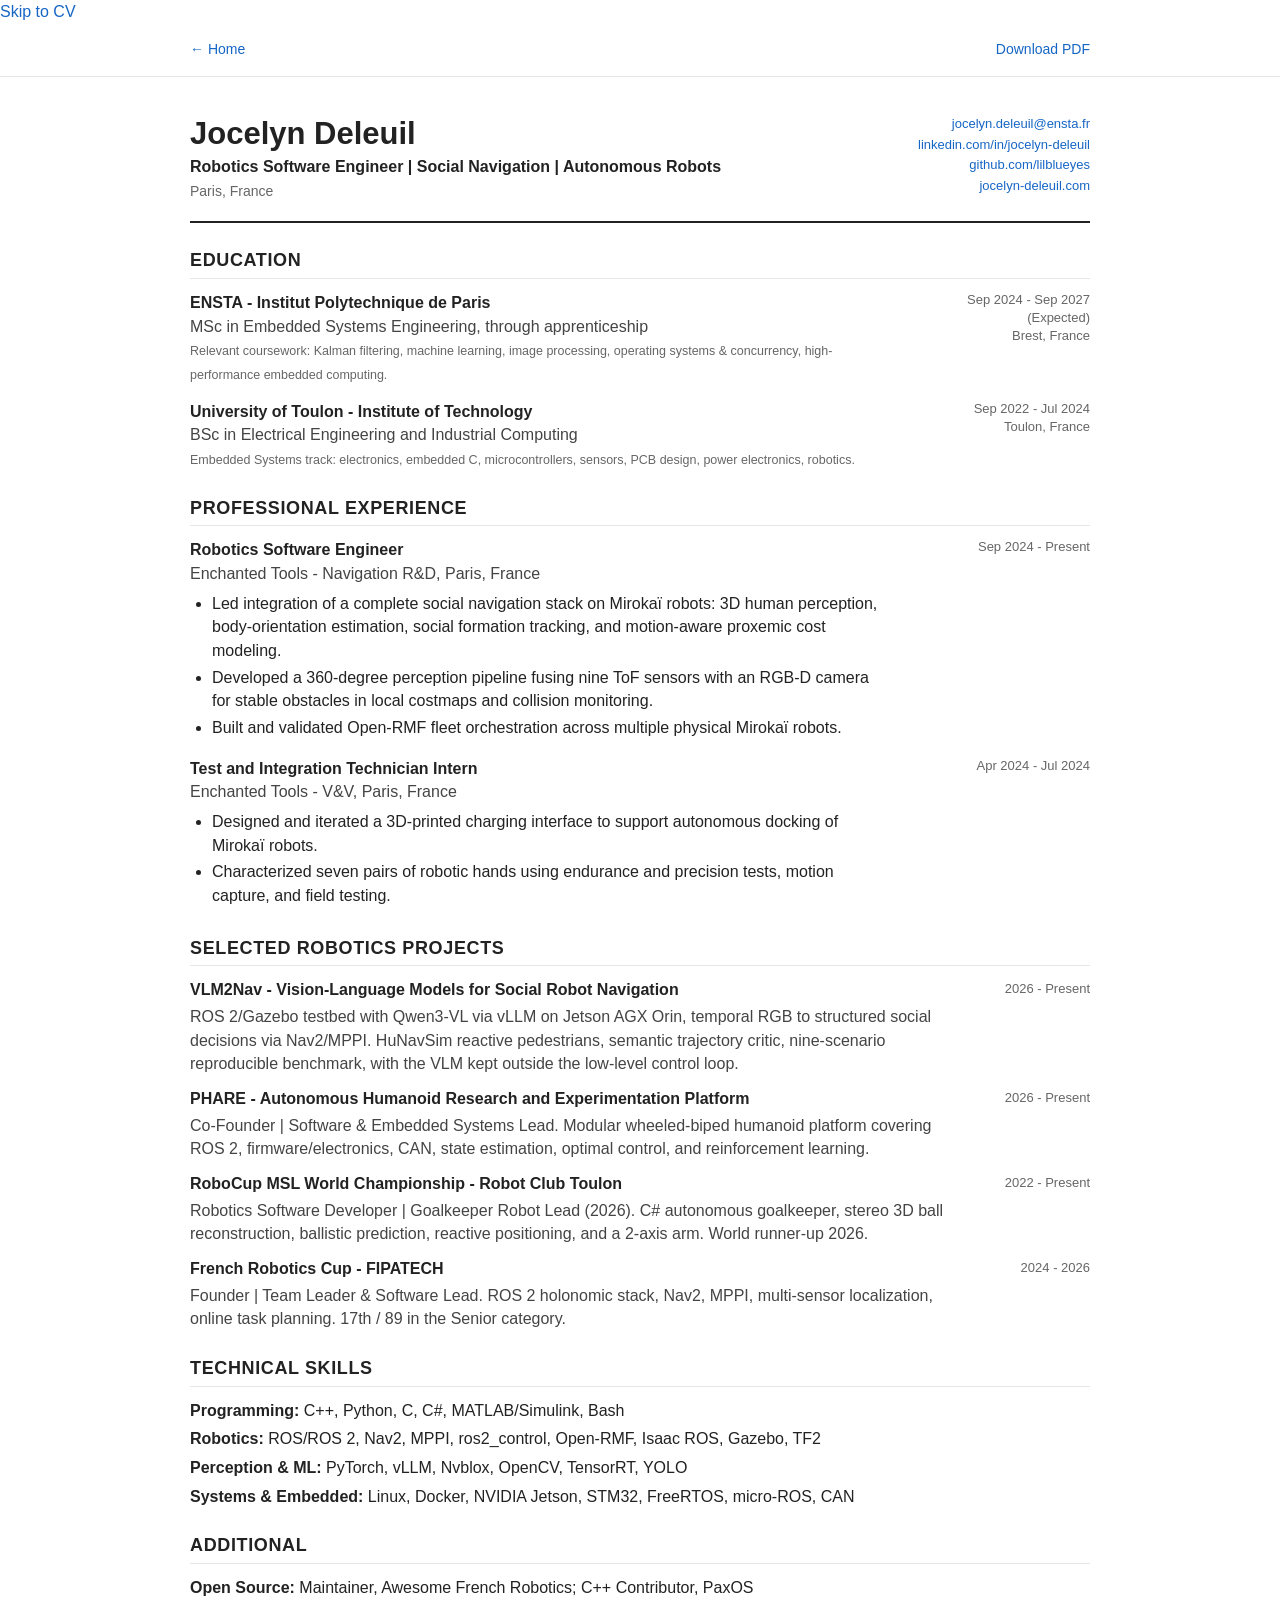
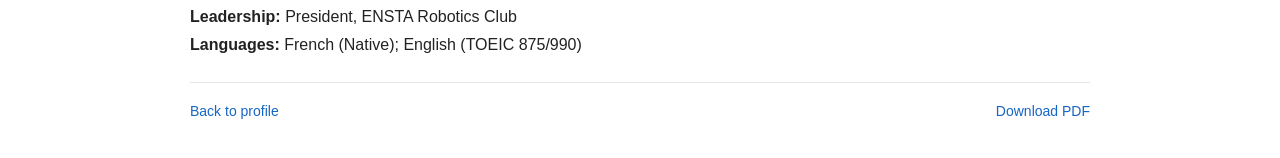
==== commit be9ecac0: "Remove photo from web CV and clean metadata" ====
--- a/cv.html
+++ b/cv.html
@@ -10,10 +10,11 @@
   <meta property="og:title" content="CV | Jocelyn Deleuil">
   <meta property="og:description" content="Curriculum vitae of Jocelyn Deleuil, Robotics Software Engineer.">
   <meta property="og:url" content="https://www.jocelyn-deleuil.com/cv.html">
-  <meta property="og:image" content="https://www.jocelyn-deleuil.com/assets/img/jocelyn-profile.jpg">
   <link rel="stylesheet" href="styles.css">
 </head>
 <body class="cv-page">
+  <a class="skip-link" href="#cv-content">Skip to CV</a>
+
   <header class="cv-topbar no-print">
     <div class="wrap cv-nav">
       <a href="/">← Home</a>
@@ -21,15 +22,12 @@
     </div>
   </header>
 
-  <main class="cv wrap">
+  <main id="cv-content" class="cv wrap">
     <header class="cv-header">
-      <div class="cv-identity">
-        <img class="cv-photo" src="assets/img/jocelyn-profile.jpg" alt="Jocelyn Deleuil">
-        <div>
-          <h1>Jocelyn Deleuil</h1>
-          <p class="cv-role">Robotics Software Engineer | Social Navigation | Autonomous Robots</p>
-          <p class="cv-location">Paris, France</p>
-        </div>
+      <div>
+        <h1>Jocelyn Deleuil</h1>
+        <p class="cv-role">Robotics Software Engineer | Social Navigation | Autonomous Robots</p>
+        <p class="cv-location">Paris, France</p>
       </div>
       <div class="cv-contact">
         <a href="mailto:jocelyn.deleuil@ensta.fr">jocelyn.deleuil@ensta.fr</a>
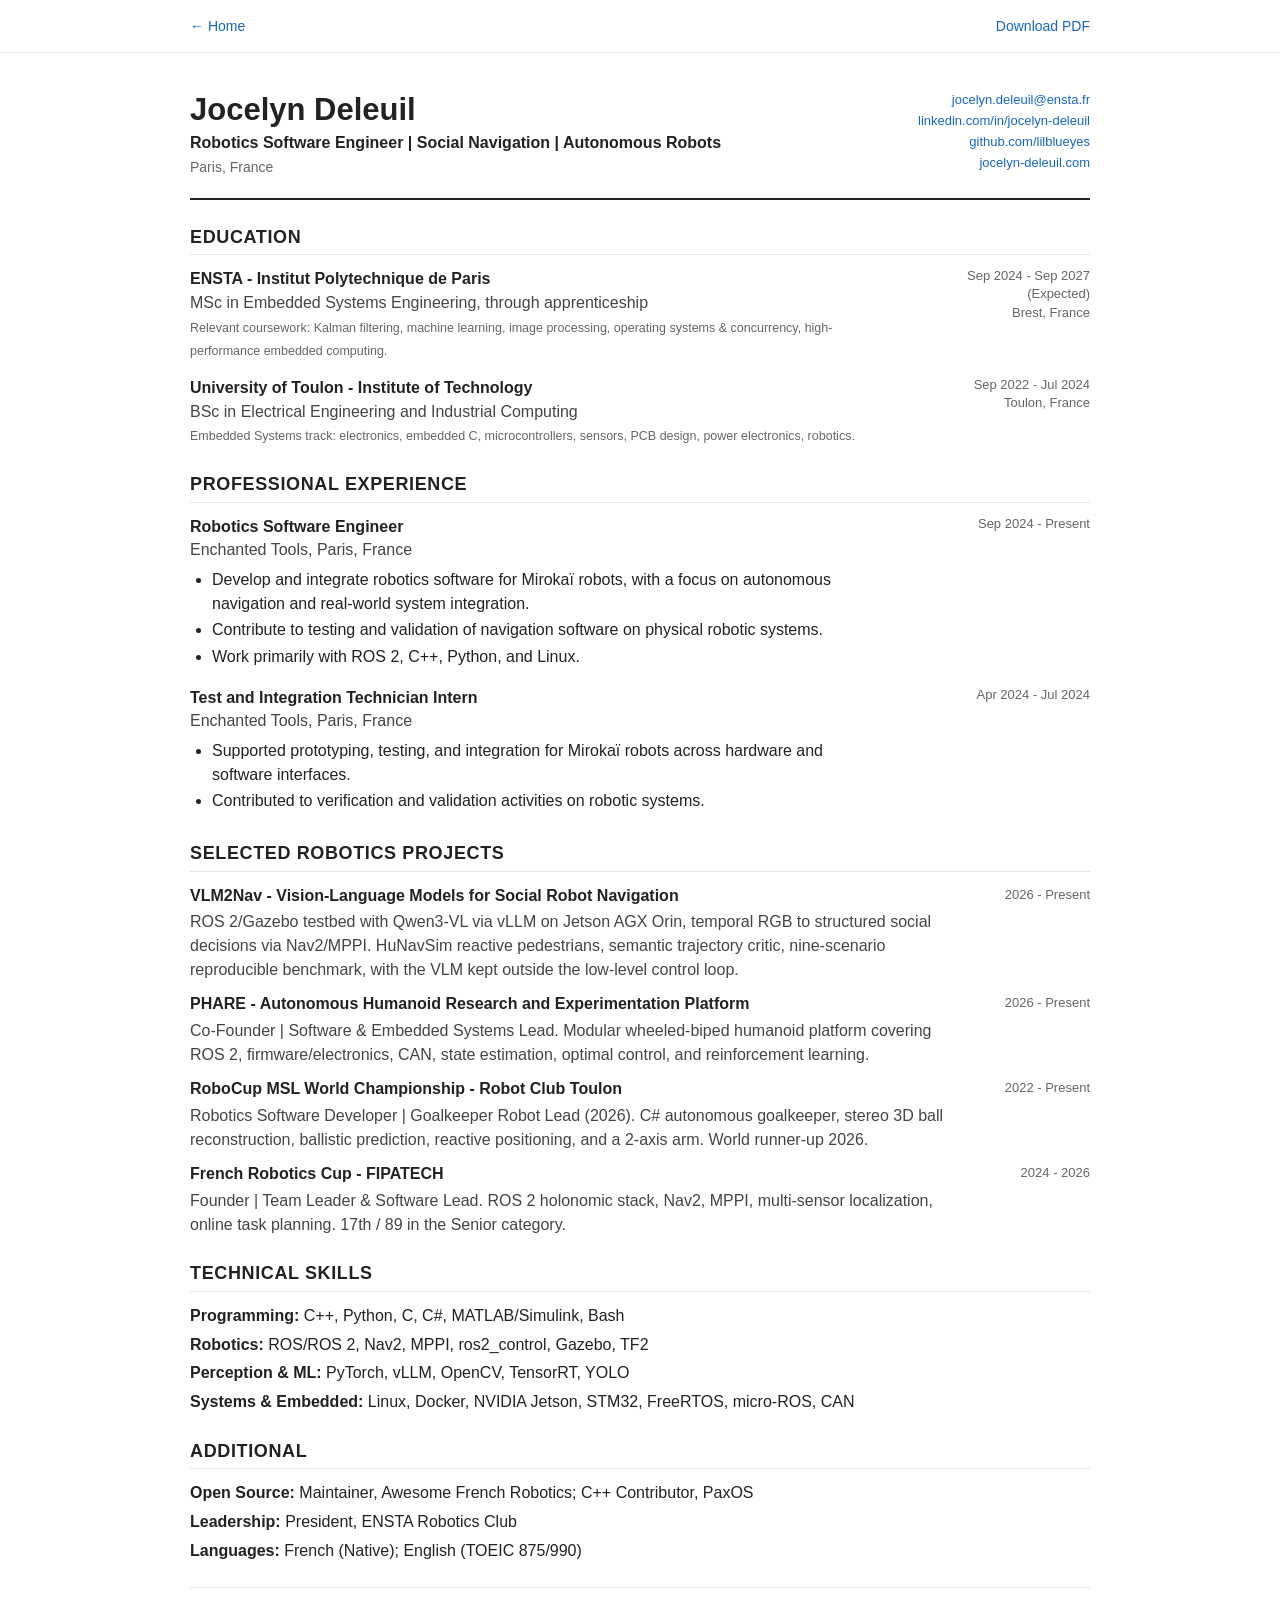
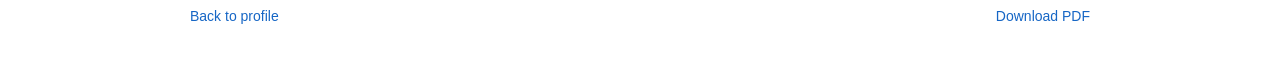
==== commit f8e5e42a: "Sanitize web CV professional details" ====
--- a/cv.html
+++ b/cv.html
@@ -62,11 +62,11 @@
       <div class="cv-row cv-row-block">
         <div>
           <strong>Robotics Software Engineer</strong><br>
-          <span>Enchanted Tools - Navigation R&amp;D, Paris, France</span>
+          <span>Enchanted Tools, Paris, France</span>
           <ul>
-            <li>Led integration of a complete social navigation stack on Mirokaï robots: 3D human perception, body-orientation estimation, social formation tracking, and motion-aware proxemic cost modeling.</li>
-            <li>Developed a 360-degree perception pipeline fusing nine ToF sensors with an RGB-D camera for stable obstacles in local costmaps and collision monitoring.</li>
-            <li>Built and validated Open-RMF fleet orchestration across multiple physical Mirokaï robots.</li>
+            <li>Develop and integrate robotics software for Mirokaï robots, with a focus on autonomous navigation and real-world system integration.</li>
+            <li>Contribute to testing and validation of navigation software on physical robotic systems.</li>
+            <li>Work primarily with ROS 2, C++, Python, and Linux.</li>
           </ul>
         </div>
         <div>Sep 2024 - Present</div>
@@ -74,10 +74,10 @@
       <div class="cv-row cv-row-block">
         <div>
           <strong>Test and Integration Technician Intern</strong><br>
-          <span>Enchanted Tools - V&amp;V, Paris, France</span>
+          <span>Enchanted Tools, Paris, France</span>
           <ul>
-            <li>Designed and iterated a 3D-printed charging interface to support autonomous docking of Mirokaï robots.</li>
-            <li>Characterized seven pairs of robotic hands using endurance and precision tests, motion capture, and field testing.</li>
+            <li>Supported prototyping, testing, and integration for Mirokaï robots across hardware and software interfaces.</li>
+            <li>Contributed to verification and validation activities on robotic systems.</li>
           </ul>
         </div>
         <div>Apr 2024 - Jul 2024</div>
@@ -112,8 +112,8 @@
       <h2>Technical Skills</h2>
       <div class="cv-skills">
         <p><strong>Programming:</strong> C++, Python, C, C#, MATLAB/Simulink, Bash</p>
-        <p><strong>Robotics:</strong> ROS/ROS 2, Nav2, MPPI, ros2_control, Open-RMF, Isaac ROS, Gazebo, TF2</p>
-        <p><strong>Perception &amp; ML:</strong> PyTorch, vLLM, Nvblox, OpenCV, TensorRT, YOLO</p>
+        <p><strong>Robotics:</strong> ROS/ROS 2, Nav2, MPPI, ros2_control, Gazebo, TF2</p>
+        <p><strong>Perception &amp; ML:</strong> PyTorch, vLLM, OpenCV, TensorRT, YOLO</p>
         <p><strong>Systems &amp; Embedded:</strong> Linux, Docker, NVIDIA Jetson, STM32, FreeRTOS, micro-ROS, CAN</p>
       </div>
     </section>
--- a/styles.css
+++ b/styles.css
@@ -19,6 +19,23 @@
 
 a { color: var(--link); text-decoration: none; }
 a:hover { text-decoration: underline; }
+a:focus-visible {
+  outline: 2px solid var(--link);
+  outline-offset: 3px;
+  border-radius: 2px;
+}
+
+.skip-link {
+  position: fixed;
+  left: 16px;
+  top: 12px;
+  z-index: 100;
+  padding: 8px 12px;
+  background: #fff;
+  border: 1px solid var(--border);
+  transform: translateY(-200%);
+}
+.skip-link:focus { transform: translateY(0); }
 
 .wrap {
   width: min(calc(100% - 40px), var(--max-width));
@@ -44,16 +61,19 @@
 .name {
   color: var(--text);
   font-weight: 650;
+  white-space: nowrap;
 }
 
 nav {
   display: flex;
   gap: 18px;
   flex-wrap: wrap;
+  justify-content: flex-end;
 }
 nav a { color: #444; font-size: 14px; }
 
 main { padding: 58px 0 24px; }
+section { margin: 0 0 52px; scroll-margin-top: 82px; }
 
 .profile {
   display: grid;
@@ -83,6 +103,11 @@
   color: #333;
 }
 
+.focus {
+  margin: 3px 0 0;
+  color: #444;
+}
+
 .affiliation {
   margin: 4px 0 0;
   color: var(--muted);
@@ -94,8 +119,6 @@
   gap: 16px;
   flex-wrap: wrap;
 }
-
-section { margin: 0 0 52px; }
 
 h2 {
   font-size: 24px;
@@ -112,10 +135,8 @@
 }
 
 p { margin: 0 0 12px; }
-
-.prose-item { margin: 0 0 30px; }
-.prose-item:last-child { margin-bottom: 0; }
-.prose-item h3 { margin-bottom: 7px; }
+.lead { font-size: 17px; }
+.section-intro { color: #444; margin-bottom: 24px; }
 
 .item {
   padding: 0 0 24px;
@@ -123,7 +144,7 @@
   border-bottom: 1px solid #f0f0f0;
 }
 .item:last-child { border-bottom: 0; margin-bottom: 0; }
-.item.compact { padding-bottom: 16px; margin-bottom: 16px; }
+.item.compact { padding-bottom: 18px; margin-bottom: 18px; }
 
 .item-head {
   display: flex;
@@ -144,17 +165,34 @@
   font-size: 14px;
 }
 
+.meta {
+  color: var(--muted);
+  font-size: 14px;
+  margin-top: 8px;
+}
+
+.item-links {
+  font-size: 14px;
+  margin-top: 8px;
+}
+
+.stack-grid,
+.background-grid {
+  display: grid;
+  grid-template-columns: repeat(2, minmax(0, 1fr));
+  gap: 24px 36px;
+}
+
+.stack-group h3,
+.background-grid h3 { margin-bottom: 5px; }
+.stack-group p,
+.background-grid p { color: #444; }
+
 ul {
   margin: 10px 0 0;
   padding-left: 22px;
 }
 li { margin-bottom: 5px; }
-
-.meta {
-  color: var(--muted);
-  font-size: 14px;
-  margin-top: 8px;
-}
 
 .footer {
   display: flex;
@@ -172,9 +210,7 @@
   line-height: 1.48;
 }
 
-.cv-topbar {
-  border-bottom: 1px solid var(--border);
-}
+.cv-topbar { border-bottom: 1px solid var(--border); }
 
 .cv-nav {
   min-height: 52px;
@@ -184,9 +220,7 @@
   font-size: 14px;
 }
 
-.cv {
-  padding: 38px 0 20px;
-}
+.cv { padding: 38px 0 20px; }
 
 .cv-header {
   display: flex;
@@ -195,20 +229,6 @@
   gap: 32px;
   padding-bottom: 20px;
   border-bottom: 2px solid #222;
-}
-
-.cv-identity {
-  display: flex;
-  align-items: center;
-  gap: 18px;
-}
-
-.cv-photo {
-  width: 88px;
-  height: 88px;
-  object-fit: cover;
-  border-radius: 50%;
-  flex: 0 0 auto;
 }
 
 .cv-header h1 {
@@ -237,9 +257,7 @@
   line-height: 1.45;
 }
 
-.cv-section {
-  margin: 24px 0 0;
-}
+.cv-section { margin: 24px 0 0; }
 
 .cv-section h2 {
   font-size: 18px;
@@ -299,17 +317,20 @@
 }
 
 @media (max-width: 720px) {
-  .nav { align-items: flex-start; flex-direction: column; padding: 14px 0; }
-  nav { gap: 12px; }
+  .wrap { width: min(calc(100% - 28px), var(--max-width)); }
+  .nav { align-items: flex-start; flex-direction: column; padding: 13px 0; gap: 8px; }
+  nav { gap: 8px 14px; justify-content: flex-start; }
   main { padding-top: 38px; }
+  section { scroll-margin-top: 128px; }
   .profile { grid-template-columns: 1fr; gap: 22px; }
   .avatar { width: 145px; height: 145px; }
   .item-head { flex-direction: column; gap: 4px; }
   .date { white-space: normal; }
+  .stack-grid,
+  .background-grid { grid-template-columns: 1fr; gap: 12px; }
   .footer { flex-direction: column; }
 
-  .cv-header,
-  .cv-identity { flex-direction: column; }
+  .cv-header { flex-direction: column; gap: 14px; }
   .cv-contact { align-items: flex-start; }
   .cv-row { grid-template-columns: 1fr; gap: 3px; }
   .cv-row > div:last-child { text-align: left; }
@@ -317,16 +338,19 @@
   .cv-project > span { position: static; display: block; margin-top: 2px; }
 }
 
+@media (prefers-reduced-motion: reduce) {
+  html { scroll-behavior: auto; }
+}
+
 @media print {
   @page { size: A4; margin: 7mm 9mm; }
   html, body { background: #fff; }
   body { font-size: 9pt; line-height: 1.29; }
-  .no-print, .topbar, .footer, .cv-topbar, .cv-footer { display: none !important; }
+  .no-print, .skip-link, .topbar, .footer, .cv-topbar, .cv-footer { display: none !important; }
   .wrap { width: 100%; max-width: none; }
   main, .cv { padding: 0; }
 
   .cv-header { gap: 18px; padding-bottom: 8px; }
-  .cv-photo { width: 58px; height: 58px; }
   .cv-header h1 { font-size: 21pt; }
   .cv-role { font-size: 9.8pt; }
   .cv-location, .cv-contact, .cv-row > div:last-child, .cv-project > span { font-size: 8.1pt; }
